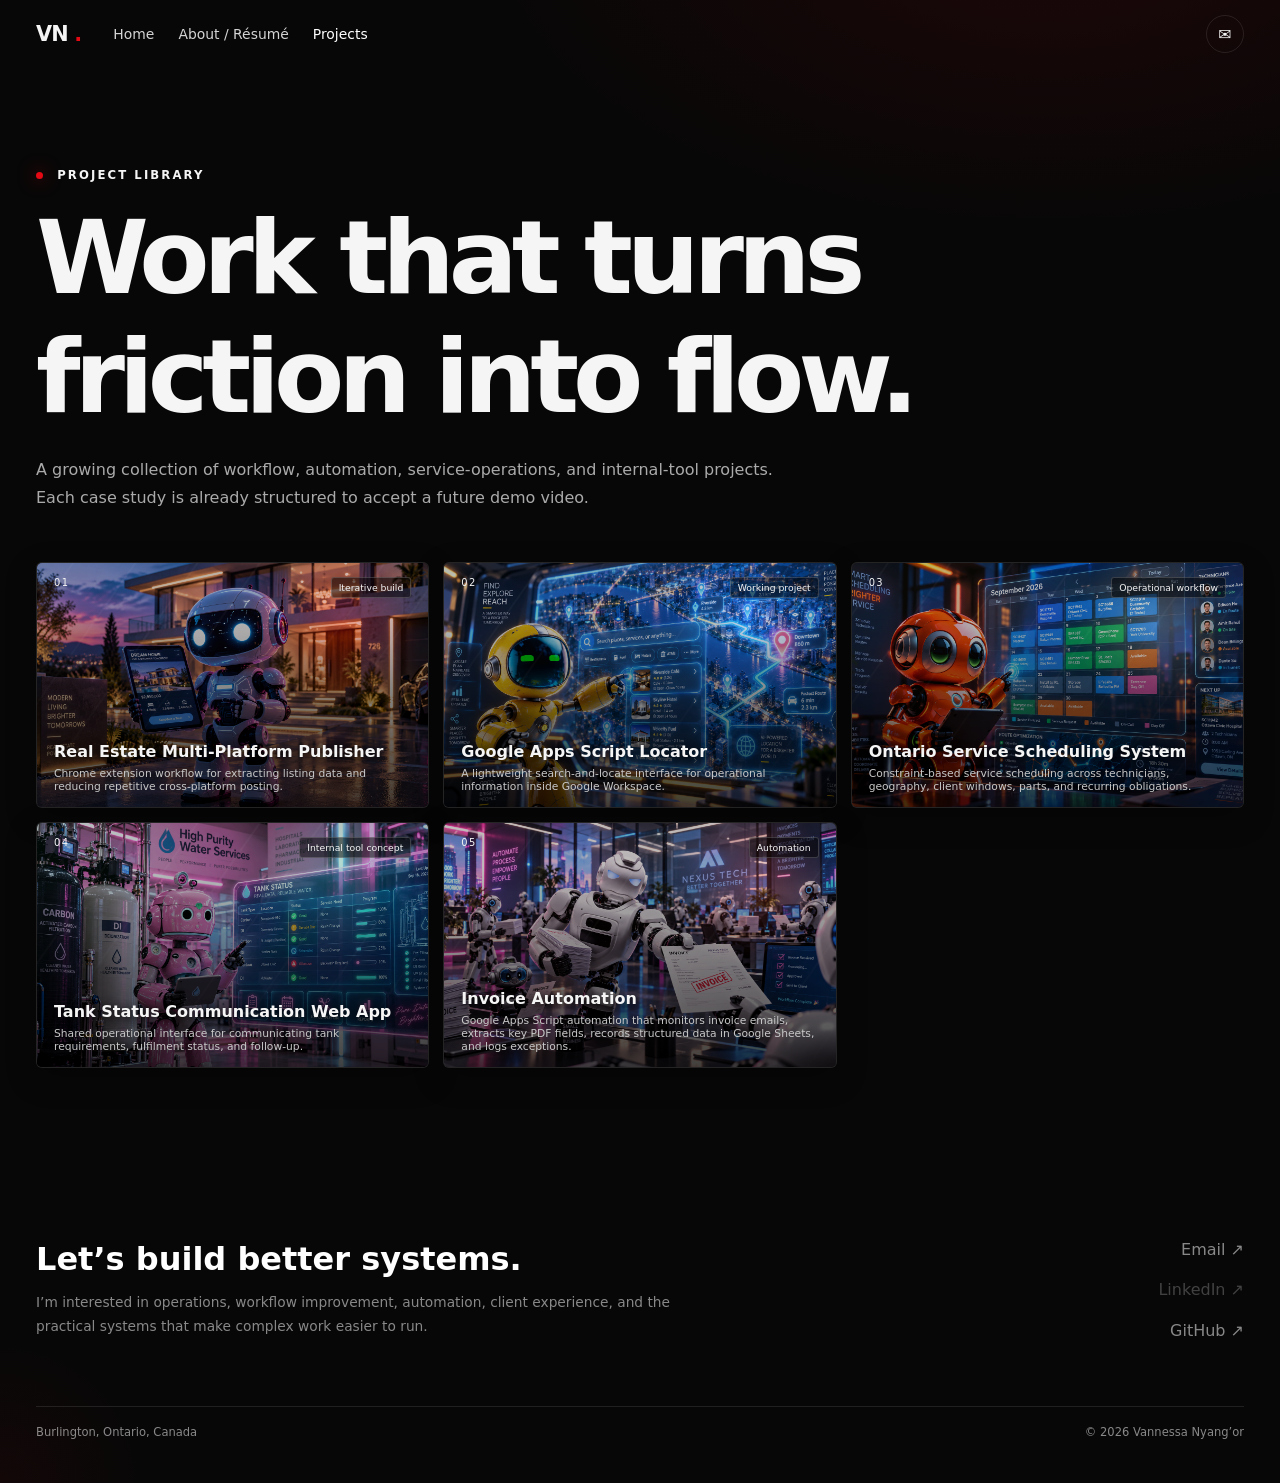
==== projects.html @ 79437a76 "Add files via upload" ====
<!DOCTYPE html>
<html lang="en">
 <head>
  <meta charset="utf-8">
  <meta content="width=device-width,initial-scale=1" name="viewport">
  <title>
   Projects | Vannessa Nyang&rsquo;or
  </title>
  <meta content="Vannessa Nyang&rsquo;or &mdash; operations, client experience, scheduling, workflow improvement, and automation." name="description">
  <meta content="Projects | Vannessa Nyang&rsquo;or" property="og:title">
  <meta content="Operations, systems, workflow improvement, and practical automation." property="og:description">
  <meta content="website" property="og:type">
  <meta content="#070707" name="theme-color">
  <link href="styles.css" rel="stylesheet">
 </head>
 <body>
  <div class="site">
   <nav class="nav">
    <div class="shell nav-inner">
     <a class="logo" href="index.html">
      VN
      <span>
       .
      </span>
     </a>
     <button aria-label="Open navigation" class="menu">
      ☰
     </button>
     <div class="nav-links">
      <a class="" href="index.html">
       Home
      </a>
      <a class="" href="about.html">
       About / R&eacute;sum&eacute;
      </a>
      <a class="active" href="projects.html">
       Projects
      </a>
     </div>
     <div class="spacer">
     </div>
     <a aria-label="Email" class="contact-dot" data-link="email" href="mailto:vannessa.nyangor@gmail.com">
      ✉
     </a>
    </div>
   </nav>
   <main class="projects-page">
    <div class="shell projects-title">
     <div class="kicker">
      <span class="dot">
      </span>
      Project Library
     </div>
     <h1>
      Work that turns
      <br>
      friction into flow.
     </h1>
     <p>
      A growing collection of workflow, automation, service-operations, and internal-tool projects. Each case study is already structured to accept a future demo video.
     </p>
    </div>
    <div class="shell catalog">
     <a class="tile reveal" data-project-key="realEstatePublisher" href="project-real-estate-publisher.html" style="--c1:#e50914;--c2:#241014">
      <div class="tile-card">
       <div class="tile-art">
       </div>
       <div class="tile-top">
        <span class="tile-code">
         01
        </span>
        <span class="tile-badge">
         Iterative build
        </span>
       </div>
       <div class="tile-info">
        <div class="tile-title">
         Real Estate Multi-Platform Publisher
        </div>
        <div class="tile-sub">
         Chrome extension workflow for extracting listing data and reducing repetitive cross-platform posting.
        </div>
       </div>
       <div class="tile-hover">
        <div class="tile-actions">
         <span class="circle">
          ▶
         </span>
         <span class="circle dark">
          ＋
         </span>
        </div>
        <div class="tile-desc">
         Chrome extension workflow for extracting listing data and reducing repetitive cross-platform posting.
        </div>
        <div class="tile-tags">
         <span>
          Chrome Extension
         </span>
         <span>
          Automation
         </span>
         <span>
          JavaScript
         </span>
        </div>
       </div>
      </div>
     </a>
     <a class="tile reveal" data-project-key="appsScriptLocator" href="project-apps-script-locator.html" style="--c1:#4285f4;--c2:#0d1c32">
      <div class="tile-card">
       <div class="tile-art">
       </div>
       <div class="tile-top">
        <span class="tile-code">
         02
        </span>
        <span class="tile-badge">
         Working project
        </span>
       </div>
       <div class="tile-info">
        <div class="tile-title">
         Google Apps Script Locator
        </div>
        <div class="tile-sub">
         A lightweight search-and-locate interface for operational information inside Google Workspace.
        </div>
       </div>
       <div class="tile-hover">
        <div class="tile-actions">
         <span class="circle">
          ▶
         </span>
         <span class="circle dark">
          ＋
         </span>
        </div>
        <div class="tile-desc">
         A lightweight search-and-locate interface for operational information inside Google Workspace.
        </div>
        <div class="tile-tags">
         <span>
          Apps Script
         </span>
         <span>
          Google Workspace
         </span>
         <span>
          Search
         </span>
        </div>
       </div>
      </div>
     </a>
     <a class="tile reveal" data-project-key="serviceScheduling" href="project-service-scheduling.html" style="--c1:#d7b06a;--c2:#2d2616">
      <div class="tile-card">
       <div class="tile-art">
       </div>
       <div class="tile-top">
        <span class="tile-code">
         03
        </span>
        <span class="tile-badge">
         Operational workflow
        </span>
       </div>
       <div class="tile-info">
        <div class="tile-title">
         Ontario Service Scheduling System
        </div>
        <div class="tile-sub">
         Constraint-based service scheduling across technicians, geography, client windows, parts, and recurring obligations.
        </div>
       </div>
       <div class="tile-hover">
        <div class="tile-actions">
         <span class="circle">
          ▶
         </span>
         <span class="circle dark">
          ＋
         </span>
        </div>
        <div class="tile-desc">
         Constraint-based service scheduling across technicians, geography, client windows, parts, and recurring obligations.
        </div>
        <div class="tile-tags">
         <span>
          Scheduling
         </span>
         <span>
          Zoho
         </span>
         <span>
          Google Sheets
         </span>
         <span>
          Operations
         </span>
        </div>
       </div>
      </div>
     </a>
     <a class="tile reveal" data-project-key="tankStatus" href="project-tank-status.html" style="--c1:#00a878;--c2:#0b2a21">
      <div class="tile-card">
       <div class="tile-art">
       </div>
       <div class="tile-top">
        <span class="tile-code">
         04
        </span>
        <span class="tile-badge">
         Internal tool concept
        </span>
       </div>
       <div class="tile-info">
        <div class="tile-title">
         Tank Status Communication Web App
        </div>
        <div class="tile-sub">
         Shared operational interface for communicating tank requirements, fulfilment status, and follow-up.
        </div>
       </div>
       <div class="tile-hover">
        <div class="tile-actions">
         <span class="circle">
          ▶
         </span>
         <span class="circle dark">
          ＋
         </span>
        </div>
        <div class="tile-desc">
         Shared operational interface for communicating tank requirements, fulfilment status, and follow-up.
        </div>
        <div class="tile-tags">
         <span>
          Apps Script
         </span>
         <span>
          Operations
         </span>
         <span>
          Shared Tool
         </span>
        </div>
       </div>
      </div>
     </a>
     <a class="tile reveal" data-project-key="invoiceAutomation" href="project-invoice-automation.html" style="--c1:#f04b3d;--c2:#2b1210">
      <div class="tile-card">
       <div class="tile-art">
       </div>
       <div class="tile-top">
        <span class="tile-code">
         05
        </span>
        <span class="tile-badge">
         Automation
        </span>
       </div>
       <div class="tile-info">
        <div class="tile-title">
         Invoice Automation
        </div>
        <div class="tile-sub">
         Google Apps Script automation that monitors invoice emails, extracts key PDF fields, records structured data in Google Sheets, and logs exceptions.
        </div>
       </div>
       <div class="tile-hover">
        <div class="tile-actions">
         <span class="circle">
          ▶
         </span>
         <span class="circle dark">
          ＋
         </span>
        </div>
        <div class="tile-desc">
         Google Apps Script automation that monitors invoice emails, extracts key PDF fields, records structured data in Google Sheets, and logs exceptions.
        </div>
        <div class="tile-tags">
         <span>
          Apps Script
         </span>
         <span>
          Gmail
         </span>
         <span>
          Google Sheets
         </span>
        </div>
       </div>
      </div>
     </a>
    </div>
   </main>
   <footer class="footer">
    <div class="shell">
     <div class="footer-grid">
      <div>
       <h2>
        Let&rsquo;s build better systems.
       </h2>
       <p>
        I&rsquo;m interested in operations, workflow improvement, automation, client experience, and the practical systems that make complex work easier to run.
       </p>
      </div>
      <div class="footer-links">
       <a data-link="email" href="mailto:vannessa.nyangor@gmail.com">
        Email &nearrow;
       </a>
       <a data-link="linkedin" href="#" title="Replace with your LinkedIn URL">
        LinkedIn &nearrow;
       </a>
       <a data-link="github" href="#" title="Replace with your GitHub URL">
        GitHub &nearrow;
       </a>
      </div>
     </div>
     <div class="footer-bottom">
      <span>
       Burlington, Ontario, Canada
      </span>
      <span>
       &copy;
       <span data-year>
       </span>
       Vannessa Nyang&rsquo;or
      </span>
     </div>
    </div>
   </footer>
  </div>
  <script src="site-config.js">
  </script>
  <script src="site.js">
  </script>
 </body>
</html>
---- styles.css ----
:root {
  --bg:#070707;
  --panel:#151515;
  --text:#f5f5f5;
  --muted:#aaa;
  --line:rgba(255,255,255,.1);
  --red:#e50914;
  --gold:#d8b26a;
  --shadow:0 24px 70px rgba(0,0,0,.56);
  --max:1480px
}

* {
  box-sizing:border-box
}

html {
  scroll-behavior:smooth;
  background:var(--bg)
}

body {
  margin:0;
  background:#070707;
  color:var(--text);
  font-family:Inter,ui-sans-serif,system-ui,-apple-system,BlinkMacSystemFont,"Segoe UI",sans-serif;
  -webkit-font-smoothing:antialiased;
  overflow-x:hidden
}

a {
  color:inherit;
  text-decoration:none
}

button {
  font:inherit
}

img,video,iframe {
  display:block;
  max-width:100%
}

.site {
  min-height:100vh;
  background:radial-gradient(900px 480px at 82% -5%,rgba(229,9,20,.1),transparent 65%),#070707
}

.shell {
  width:min(calc(100% - 72px),var(--max));
  margin:auto
}

.nav {
  position:fixed;
  inset:0 0 auto;
  z-index:100;
  height:68px;
  transition:.25s
}

.nav.scrolled {
  background:rgba(7,7,7,.95);
  box-shadow:0 10px 30px rgba(0,0,0,.3);
  backdrop-filter:blur(14px)
}

.nav-inner {
  height:100%;
  display:flex;
  align-items:center;
  gap:32px
}

.logo {
  font-weight:900;
  font-size:1.3rem;
  letter-spacing:-.04em
}

.logo span {
  color:var(--red)
}

.nav-links {
  display:flex;
  gap:24px;
  align-items:center;
  font-size:.87rem
}

.nav-links a {
  color:#d5d5d5
}

.nav-links a:hover,.nav-links a.active {
  color:#fff
}

.spacer {
  flex:1
}

.contact-dot {
  width:38px;
  height:38px;
  border-radius:50%;
  border:1px solid var(--line);
  display:grid;
  place-items:center
}

.contact-dot:hover {
  background:#fff;
  color:#000
}

.menu {
  display:none;
  background:none;
  border:0;
  color:#fff;
  font-size:1.35rem
}

.hero {
  min-height:88vh;
  display:flex;
  align-items:flex-end;
  padding:150px 0 96px;
  position:relative;
  isolation:isolate;
  overflow:hidden
}

.hero:before {
  content:"";
  position:absolute;
  inset:0;
  z-index:-3;
  background:linear-gradient(90deg,rgba(0,0,0,.96) 0,rgba(0,0,0,.7) 38%,rgba(0,0,0,.2) 68%,rgba(0,0,0,.7) 100%),linear-gradient(0deg,#070707 0,transparent 36%),radial-gradient(circle at 77% 35%,rgba(229,9,20,.28),transparent 18%),radial-gradient(circle at 80% 46%,rgba(216,178,106,.17),transparent 12%),linear-gradient(135deg,#111 10%,#292929 45%,#0a0a0a 76%)
}

.hero:after {
  content:"";
  position:absolute;
  inset:-12%;
  z-index:-2;
  opacity:.3;
  background:repeating-linear-gradient(118deg,transparent 0 42px,rgba(255,255,255,.025) 44px 45px,transparent 46px 86px);
  animation:drift 22s linear infinite
}

@keyframes drift {
  from {
    transform:translateX(-3%) rotate(-2deg)
  }

  to {
    transform:translateX(3%) translateY(2%) rotate(-2deg)
  }

}

.hero-content {
  max-width:820px
}

.kicker {
  font-size:.73rem;
  text-transform:uppercase;
  letter-spacing:.18em;
  font-weight:800;
  margin-bottom:16px
}

.dot {
  display:inline-block;
  width:7px;
  height:7px;
  border-radius:50%;
  background:var(--red);
  margin-right:8px;
  box-shadow:0 0 18px rgba(229,9,20,.8)
}

.hero h1 {
  font-size:clamp(3.8rem,8vw,8rem);
  line-height:.86;
  letter-spacing:-.065em;
  margin:0 0 26px
}

.accent {
  color:var(--gold)
}

.hero-sub {
  font-size:clamp(1.05rem,1.8vw,1.3rem);
  line-height:1.62;
  color:#ddd;
  max-width:760px
}

.hero-meta {
  display:flex;
  gap:14px;
  flex-wrap:wrap;
  margin:24px 0 30px;
  font-size:.84rem;
  color:#d0d0d0
}

.match {
  color:#46d369;
  font-weight:800
}

.actions {
  display:flex;
  gap:12px;
  flex-wrap:wrap
}

.btn {
  min-height:46px;
  padding:0 22px;
  border:0;
  border-radius:5px;
  font-weight:750;
  display:inline-flex;
  align-items:center;
  gap:10px;
  transition:.2s
}

.btn.primary {
  background:#fff;
  color:#050505
}

.btn.primary:hover {
  background:#d6d6d6
}

.btn.secondary {
  background:rgba(109,109,110,.55);
  color:#fff;
  backdrop-filter:blur(6px)
}

.btn.secondary:hover {
  background:rgba(109,109,110,.75)
}

.btn.outline {
  background:transparent;
  border:1px solid var(--line);
  color:#fff
}

.btn.outline:hover {
  border-color:#fff
}

.stats {
  display:grid;
  grid-template-columns:repeat(4,1fr);
  gap:1px;
  background:var(--line);
  border-block:1px solid var(--line)
}

.stat {
  background:#0b0b0b;
  padding:24px 30px
}

.stat b {
  display:block;
  margin-bottom:6px
}

.stat span {
  font-size:.77rem;
  color:var(--muted);
  line-height:1.45
}

.content {
  padding:20px 0 90px
}

.rail-section {
  margin:42px 0 52px
}

.rail-head {
  display:flex;
  align-items:end;
  justify-content:space-between;
  gap:20px;
  margin-bottom:10px
}

.rail-head h2 {
  font-size:1.45rem;
  margin:0
}

.rail-head p {
  font-size:.75rem;
  color:var(--muted);
  margin:0
}

.rail-wrap {
  position:relative
}

.rail {
  display:grid;
  grid-auto-flow:column;
  grid-auto-columns:minmax(270px,23.2%);
  gap:10px;
  overflow-x:auto;
  scrollbar-width:none;
  padding:16px 0 72px;
  scroll-snap-type:x proximity
}

.rail::-webkit-scrollbar {
  display:none
}

.rail-control {
  position:absolute;
  z-index:15;
  top:16px;
  bottom:72px;
  width:52px;
  border:0;
  color:#fff;
  font-size:2rem;
  background:linear-gradient(90deg,rgba(0,0,0,.82),rgba(0,0,0,.12));
  opacity:0;
  transition:.2s;
  cursor:pointer
}

.rail-wrap:hover .rail-control {
  opacity:1
}

.rail-control.left {
  left:0
}

.rail-control.right {
  right:0;
  transform:rotate(180deg)
}

.tile {
  position:relative;
  aspect-ratio:16/9;
  border-radius:6px;
  overflow:visible;
  scroll-snap-align:start;
  transition:transform .28s cubic-bezier(.2,.8,.2,1);
  z-index:1
}

.tile-card {
  position:absolute;
  inset:0;
  background:#181818;
  border-radius:6px;
  box-shadow:0 10px 30px rgba(0,0,0,.28);
  border:1px solid rgba(255,255,255,.05);
  overflow:hidden
}

.tile-art {
  position:absolute;
  inset:0;
  background:linear-gradient(180deg,transparent 28%,rgba(0,0,0,.88) 100%),radial-gradient(circle at 78% 25%,var(--c1),transparent 23%),linear-gradient(135deg,var(--c2),#090909 72%)
}

.tile-art:after {
  content:"";
  position:absolute;
  inset:0;
  opacity:.24;
  background:repeating-linear-gradient(125deg,transparent 0 28px,rgba(255,255,255,.045) 29px 30px,transparent 31px 51px)
}

.tile-top {
  position:absolute;
  left:17px;
  right:17px;
  top:14px;
  display:flex;
  justify-content:space-between;
  z-index:2
}

.tile-code {
  font-size:.62rem;
  letter-spacing:.14em;
  text-transform:uppercase
}

.tile-badge {
  font-size:.58rem;
  padding:4px 7px;
  border:1px solid rgba(255,255,255,.18);
  background:rgba(0,0,0,.5);
  border-radius:3px
}

.tile-info {
  position:absolute;
  left:17px;
  right:17px;
  bottom:14px;
  z-index:2
}

.tile-title {
  font-weight:800;
  font-size:1rem;
  line-height:1.18;
  margin-bottom:5px;
  text-shadow:0 2px 10px #000
}

.tile-sub {
  font-size:.67rem;
  color:#c8c8c8
}

.tile-hover {
  position:absolute;
  left:0;
  right:0;
  top:100%;
  background:#181818;
  border-radius:0 0 7px 7px;
  padding:14px 16px 17px;
  box-shadow:0 22px 42px rgba(0,0,0,.6);
  opacity:0;
  transform:translateY(-8px);
  pointer-events:none;
  transition:.25s;
  border-top:1px solid rgba(255,255,255,.06)
}

.tile-actions {
  display:flex;
  gap:8px;
  margin-bottom:10px
}

.circle {
  width:31px;
  height:31px;
  border-radius:50%;
  display:grid;
  place-items:center;
  background:#fff;
  color:#000;
  font-size:.82rem
}

.circle.dark {
  background:#222;
  color:#fff;
  border:1px solid rgba(255,255,255,.4)
}

.tile-desc {
  font-size:.68rem;
  line-height:1.5;
  color:#c8c8c8
}

.tile-tags {
  display:flex;
  gap:7px;
  flex-wrap:wrap;
  margin-top:9px;
  font-size:.61rem;
  color:#82d990
}

.tile:hover {
  transform:scale(1.12);
  z-index:20
}

.tile:hover .tile-card {
  overflow:visible;
  box-shadow:var(--shadow)
}

.tile:hover .tile-hover {
  opacity:1;
  transform:none;
  pointer-events:auto
}

.deep-section {
  margin-top:70px;
  padding:80px 0;
  background:radial-gradient(700px 340px at 22% 42%,rgba(216,178,106,.09),transparent 66%),#0b0b0b;
  border-block:1px solid var(--line)
}

.split {
  display:grid;
  grid-template-columns:1.05fr .95fr;
  gap:70px;
  align-items:center
}

.split h2 {
  font-size:clamp(2.8rem,5vw,5rem);
  line-height:.96;
  letter-spacing:-.05em;
  margin:0 0 24px
}

.split p {
  color:var(--muted);
  line-height:1.8;
  max-width:650px
}

.system-visual {
  position:relative;
  min-height:420px
}

.system-card {
  position:absolute;
  border:1px solid rgba(255,255,255,.12);
  background:rgba(26,26,26,.88);
  backdrop-filter:blur(12px);
  border-radius:16px;
  padding:22px;
  box-shadow:0 22px 70px rgba(0,0,0,.42)
}

.system-card.one {
  width:72%;
  left:4%;
  top:4%;
  animation:float 6s ease-in-out infinite
}

.system-card.two {
  width:70%;
  right:0;
  top:35%;
  animation:float 7s ease-in-out infinite .6s
}

.system-card.three {
  width:54%;
  left:13%;
  bottom:0;
  animation:float 8s ease-in-out infinite 1s
}

@keyframes float {
  0%,100% {
    transform:translateY(0)
  }

  50% {
    transform:translateY(-10px)
  }

}

.system-card b {
  display:block;
  margin-bottom:8px
}

.system-card span {
  font-size:.75rem;
  color:var(--muted);
  line-height:1.5
}

.footer {
  padding:72px 0 44px;
  color:#888
}

.footer-grid {
  display:grid;
  grid-template-columns:1fr auto;
  gap:40px
}

.footer h2 {
  font-size:2rem;
  color:#fff;
  margin:0 0 12px
}

.footer p {
  max-width:640px;
  line-height:1.7;
  font-size:.86rem
}

.footer-links {
  display:grid;
  gap:10px;
  justify-items:end
}

.footer-links a:hover {
  color:#fff
}

.footer-bottom {
  margin-top:54px;
  padding-top:18px;
  border-top:1px solid var(--line);
  display:flex;
  justify-content:space-between;
  font-size:.72rem
}

.page-hero {
  min-height:52vh;
  padding:140px 0 60px;
  display:flex;
  align-items:flex-end;
  background:linear-gradient(0deg,#070707 0,transparent 48%),radial-gradient(circle at 80% 24%,rgba(229,9,20,.2),transparent 20%),linear-gradient(135deg,#101010,#1c1c1c 48%,#0a0a0a)
}

.page-hero h1 {
  font-size:clamp(3.5rem,8vw,7rem);
  margin:8px 0 18px;
  letter-spacing:-.06em;
  line-height:.9
}

.page-hero p {
  max-width:790px;
  color:#d0d0d0;
  line-height:1.75
}

.resume-shell {
  display:grid;
  grid-template-columns:280px 1fr;
  gap:70px;
  padding:64px 0 100px
}

.resume-menu {
  position:sticky;
  top:100px;
  align-self:start
}

.profile {
  width:82px;
  height:82px;
  border-radius:50%;
  background:radial-gradient(circle at 34% 30%,rgba(216,178,106,.42),transparent 28%),linear-gradient(135deg,#252525,#0e0e0e);
  border:1px solid var(--line);
  margin-bottom:22px
}

.resume-menu h3 {
  margin:0 0 6px
}

.resume-menu p {
  font-size:.78rem;
  color:var(--muted);
  line-height:1.5
}

.resume-links {
  display:grid;
  gap:10px;
  margin:25px 0
}

.resume-links a {
  font-size:.8rem;
  color:var(--muted)
}

.resume-links a:hover {
  color:#fff
}

.resume-main {
  border-left:1px solid var(--line);
  padding-left:54px
}

.resume-section {
  padding-bottom:48px;
  margin-bottom:46px;
  border-bottom:1px solid var(--line)
}

.resume-section:last-child {
  border-bottom:0
}

.resume-section h2 {
  font-size:2rem;
  margin:0 0 28px
}

.job {
  margin-bottom:42px
}

.job-head {
  display:flex;
  justify-content:space-between;
  gap:28px
}

.job h3 {
  font-size:1.15rem;
  margin:0 0 6px
}

.role {
  color:var(--gold);
  font-weight:700;
  font-size:.86rem
}

.date {
  font-size:.75rem;
  color:var(--muted);
  white-space:nowrap
}

.job ul {
  margin:20px 0 0;
  padding-left:18px
}

.job li {
  color:#c4c4c4;
  line-height:1.75;
  margin-bottom:8px
}

.skills-grid {
  display:grid;
  grid-template-columns:1fr 1fr;
  gap:20px
}

.skill-box {
  background:#111;
  border:1px solid var(--line);
  padding:22px;
  border-radius:8px
}

.skill-box h3 {
  font-size:.88rem;
  margin:0 0 9px
}

.skill-box p {
  font-size:.78rem;
  line-height:1.65;
  color:var(--muted);
  margin:0
}

.projects-page {
  padding:108px 0 100px
}

.projects-title {
  padding:60px 0 34px
}

.projects-title h1 {
  font-size:clamp(3.7rem,8vw,7rem);
  letter-spacing:-.06em;
  margin:0 0 20px
}

.projects-title p {
  color:var(--muted);
  max-width:740px;
  line-height:1.75
}

.catalog {
  display:grid;
  grid-template-columns:repeat(3,1fr);
  gap:14px
}

.catalog .tile {
  aspect-ratio:16/10
}

.catalog .tile:hover {
  transform:translateY(-8px) scale(1.02)
}

.catalog .tile-hover {
  display:none
}

.case-hero {
  min-height:72vh;
  padding:150px 0 70px;
  display:flex;
  align-items:flex-end;
  position:relative;
  overflow:hidden;
  background:linear-gradient(0deg,#070707 0,rgba(7,7,7,.22) 48%,rgba(7,7,7,.45) 100%),radial-gradient(circle at 77% 25%,var(--case-accent),transparent 20%),linear-gradient(135deg,var(--case-dark),#080808 70%)
}

.case-hero:after {
  content:"";
  position:absolute;
  inset:0;
  opacity:.18;
  background:repeating-linear-gradient(125deg,transparent 0 35px,rgba(255,255,255,.05) 36px 37px,transparent 38px 64px)
}

.case-hero .shell {
  position:relative;
  z-index:2
}

.case-badge {
  display:inline-flex;
  padding:5px 9px;
  border:1px solid rgba(255,255,255,.2);
  background:rgba(0,0,0,.35);
  border-radius:3px;
  font-size:.65rem;
  letter-spacing:.12em;
  text-transform:uppercase
}

.case-hero h1 {
  font-size:clamp(3.7rem,7vw,7rem);
  line-height:.9;
  letter-spacing:-.06em;
  margin:18px 0 20px;
  max-width:1050px
}

.case-hero p {
  max-width:780px;
  line-height:1.7;
  color:#ddd
}

.case-meta {
  display:flex;
  gap:12px;
  flex-wrap:wrap;
  margin-top:25px;
  font-size:.72rem;
  color:#c9c9c9
}

.case-meta span+span:before {
  content:"•";
  margin-right:12px;
  color:#666
}

.case-content {
  display:grid;
  grid-template-columns:minmax(0,1fr) 310px;
  gap:72px;
  padding:68px 0 110px
}

.case-body h2 {
  font-size:2rem;
  margin:48px 0 16px
}

.case-body h2:first-child {
  margin-top:0
}

.case-body p,.case-body li {
  color:#c5c5c5;
  line-height:1.85
}

.case-body ul {
  padding-left:20px
}

.case-aside {
  border-left:1px solid var(--line);
  padding-left:30px
}

.case-aside dt {
  font-size:.65rem;
  letter-spacing:.12em;
  text-transform:uppercase;
  color:var(--gold);
  margin-top:22px
}

.case-aside dd {
  margin:7px 0 0;
  color:#c6c6c6;
  line-height:1.55;
  font-size:.8rem
}

.media {
  aspect-ratio:16/9;
  background:radial-gradient(circle at 50% 45%,rgba(229,9,20,.14),transparent 30%),#111;
  border:1px solid var(--line);
  border-radius:10px;
  overflow:hidden;
  margin:42px 0;
  display:grid;
  place-items:center;
  box-shadow:0 18px 60px rgba(0,0,0,.34)
}

.media-placeholder {
  text-align:center;
  max-width:470px;
  padding:30px
}

.play {
  width:60px;
  height:60px;
  border-radius:50%;
  background:#fff;
  color:#000;
  display:grid;
  place-items:center;
  margin:0 auto 18px
}

.media-placeholder b {
  display:block;
  margin-bottom:7px
}

.media-placeholder span {
  font-size:.76rem;
  color:var(--muted);
  line-height:1.55
}

.media iframe,.media video {
  width:100%;
  height:100%;
  border:0;
  object-fit:cover
}

.reveal {
  opacity:0;
  transform:translateY(18px);
  transition:opacity .7s ease,transform .7s ease
}

.reveal.visible {
  opacity:1;
  transform:none
}

.cursor-glow {
  position:fixed;
  width:320px;
  height:320px;
  border-radius:50%;
  pointer-events:none;
  z-index:0;
  background:radial-gradient(circle,rgba(229,9,20,.055),transparent 67%);
  transform:translate(-50%,-50%);
  mix-blend-mode:screen
}

@media(max-width:1000px) {
  .catalog {
    grid-template-columns:1fr 1fr
  }

  .rail {
    grid-auto-columns:minmax(260px,40%)
  }

}

@media(max-width:900px) {
  .split,.resume-shell,.case-content {
    grid-template-columns:1fr
  }

  .resume-menu {
    position:static
  }

  .resume-main {
    border-left:0;
    padding-left:0
  }

  .case-aside {
    border-left:0;
    border-top:1px solid var(--line);
    padding:20px 0 0
  }

}

@media(max-width:850px) {
  .stats {
    grid-template-columns:1fr 1fr
  }

  .nav-links {
    display:none;
    position:absolute;
    top:68px;
    left:14px;
    right:14px;
    background:#111;
    border:1px solid var(--line);
    padding:18px;
    border-radius:10px;
    flex-direction:column;
    align-items:flex-start
  }

  .nav-links.open {
    display:flex
  }

  .menu {
    display:block
  }

  .system-visual {
    min-height:360px
  }

}

@media(max-width:650px) {
  .shell {
    width:min(calc(100% - 28px),var(--max))
  }

  .rail {
    grid-auto-columns:minmax(250px,78%);
    padding-bottom:28px
  }

  .rail-control {
    display:none
  }

  .tile:hover {
    transform:none
  }

  .tile-hover {
    display:none
  }

  .catalog {
    grid-template-columns:1fr
  }

  .skills-grid {
    grid-template-columns:1fr
  }

  .job-head {
    display:block
  }

  .date {
    display:block;
    margin-top:8px
  }

  .footer-grid {
    grid-template-columns:1fr
  }

  .footer-links {
    justify-items:start
  }

  .footer-bottom {
    display:block
  }

  .footer-bottom span {
    display:block;
    margin-top:8px
  }

}

@media(max-width:520px) {
  .stats {
    grid-template-columns:1fr
  }

}

@media(pointer:coarse) {
  .cursor-glow {
    display:none
  }

}

/* ---------------------------------------------------------
   EASY MEDIA SYSTEM
   Project imagery is optional. If the expected PNG does not
   exist, the original gradient artwork remains unchanged.
   --------------------------------------------------------- */
.profile-shell {
  position: relative;
  width: 128px;
  height: 128px;
  margin-bottom: 22px;
  border-radius: 50%;
  overflow: hidden;
  border: 1px solid rgba(255,255,255,.16);
  box-shadow: 0 18px 45px rgba(0,0,0,.45);
  background: radial-gradient(circle at 34% 30%,rgba(216,178,106,.42),transparent 28%),linear-gradient(135deg,#252525,#0e0e0e);
}

.profile-shell .profile {
  position: absolute;
  inset: 0;
  width: 100%;
  height: 100%;
  margin: 0;
  border: 0;
  border-radius: 50%;
  object-fit: cover;
  object-position: center;
  opacity: 0;
  transition: opacity .25s ease;
}

.profile-shell.has-profile-image .profile {
  opacity: 1;
}

.profile-fallback {
  position: absolute;
  inset: 0;
  display: grid;
  place-items: center;
  font-size: 1.25rem;
  font-weight: 900;
  letter-spacing: .05em;
  color: #f5f5f5;
}

.profile-shell.has-profile-image .profile-fallback {
  opacity: 0;
}

.tile-art::before {
  content: "";
  position: absolute;
  inset: 0;
  z-index: 0;
  background-image: var(--project-image);
  background-size: cover;
  background-position: center;
  opacity: 0;
  transform: scale(1.02);
  transition: opacity .3s ease, transform .35s ease;
}

.tile.has-project-image .tile-art::before {
  opacity: .72;
}

.tile.has-project-image:hover .tile-art::before {
  transform: scale(1.06);
}

.tile.has-project-image .tile-art::after {
  z-index: 1;
  opacity: .72;
  background: linear-gradient(180deg,transparent 18%,rgba(0,0,0,.88) 100%),repeating-linear-gradient(125deg,transparent 0 28px,rgba(255,255,255,.045) 29px 30px,transparent 31px 51px);
}

.case-hero.has-project-image {
  background-image: linear-gradient(0deg,#070707 0,rgba(7,7,7,.18) 52%,rgba(7,7,7,.45) 100%),linear-gradient(90deg,rgba(7,7,7,.84) 0,rgba(7,7,7,.38) 55%,rgba(7,7,7,.3) 100%),var(--project-image);
  background-size: cover;
  background-position: center;
}

.workflow-steps {
  display: grid;
  grid-template-columns: repeat(2,minmax(0,1fr));
  gap: 14px;
  margin: 24px 0 12px;
}

.workflow-step {
  min-height: 175px;
  padding: 22px;
  border: 1px solid var(--line);
  border-radius: 10px;
  background: linear-gradient(145deg,rgba(255,255,255,.045),rgba(255,255,255,.012));
}

.workflow-step .step-number {
  display: block;
  margin-bottom: 18px;
  color: var(--gold);
  font-size: .65rem;
  font-weight: 800;
  letter-spacing: .14em;
  text-transform: uppercase;
}

.workflow-step h3 {
  margin: 0 0 10px;
  font-size: 1rem;
}

.workflow-step p {
  margin: 0;
  font-size: .82rem;
  line-height: 1.7;
}

.media-note {
  margin-top: -28px;
  margin-bottom: 38px;
  color: #777;
  font-size: .68rem;
  line-height: 1.5;
}

[data-link="linkedin"][aria-disabled="true"] {
  opacity: .45;
  cursor: default;
}

@media(max-width:700px) {
  .workflow-steps {
    grid-template-columns: 1fr;
  }

}
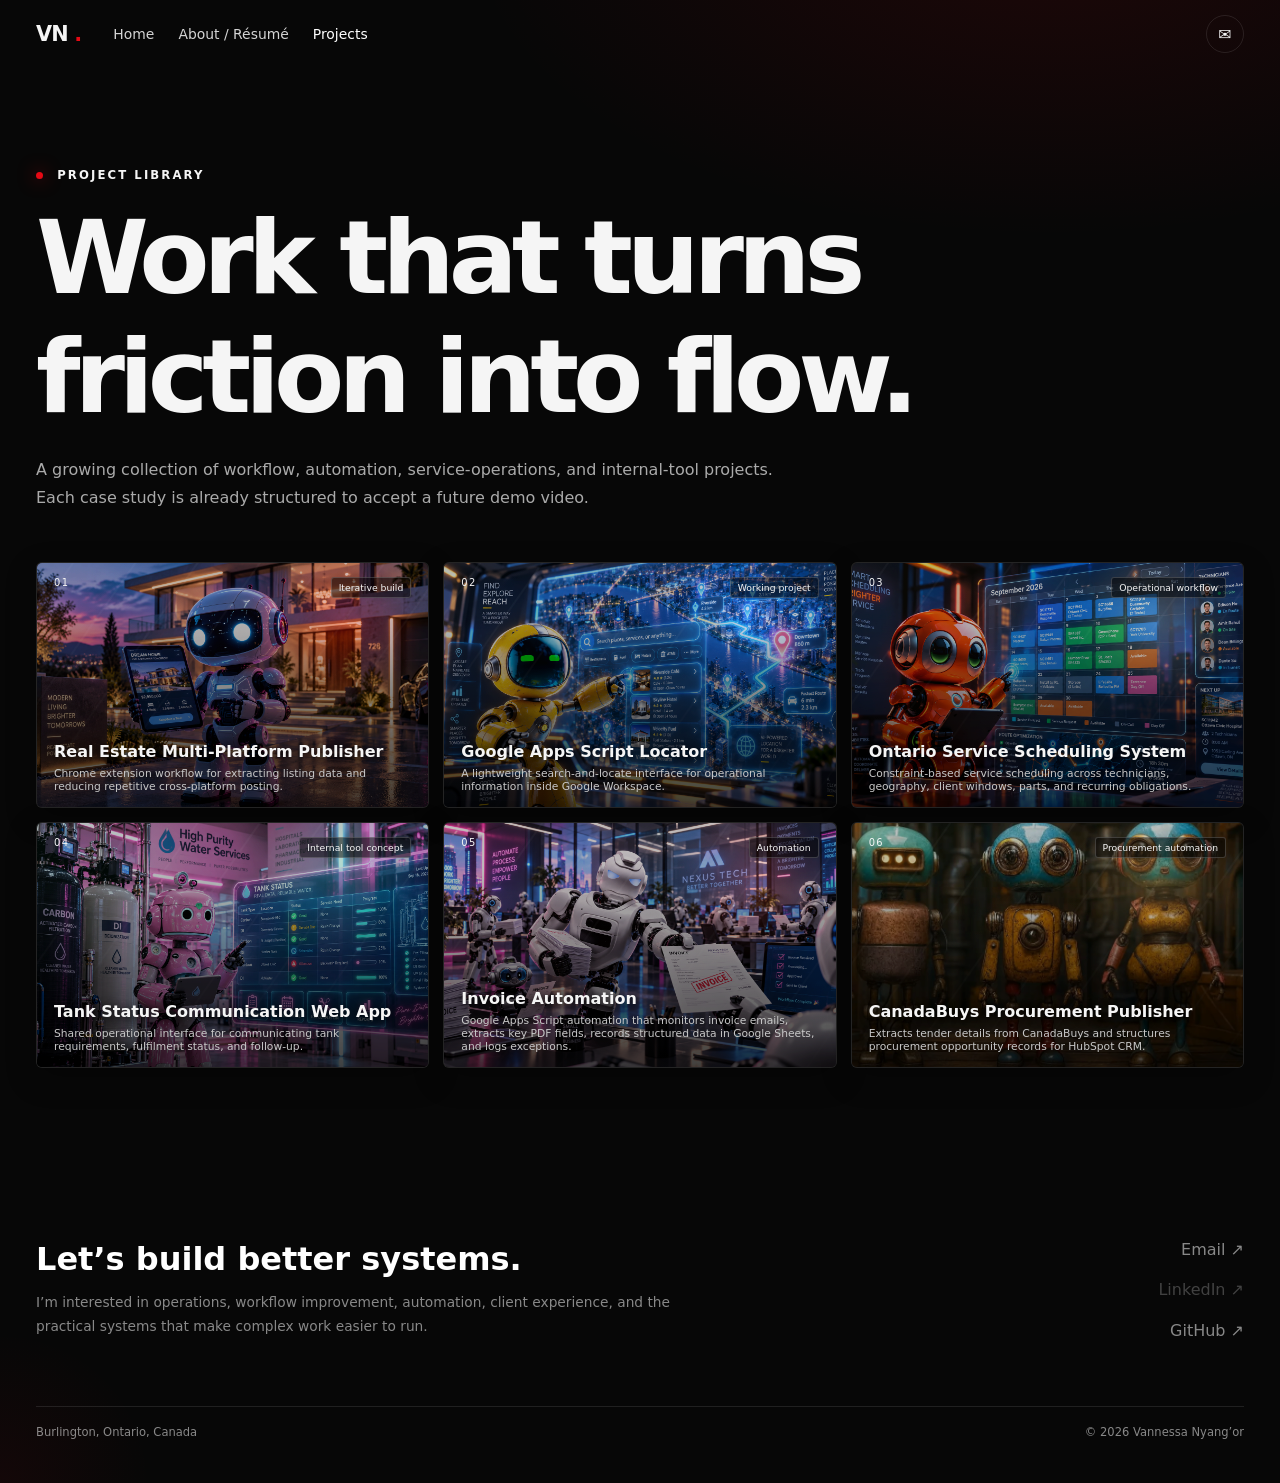
==== commit 3bf8db6d: "Add files via upload" ====
--- a/projects.html
+++ b/projects.html
@@ -1,341 +1,371 @@
 <!DOCTYPE html>
+
 <html lang="en">
- <head>
-  <meta charset="utf-8">
-  <meta content="width=device-width,initial-scale=1" name="viewport">
-  <title>
-   Projects | Vannessa Nyang&rsquo;or
+<head>
+<meta charset="utf-8"/>
+<meta content="width=device-width,initial-scale=1" name="viewport"/>
+<title>
+   Projects | Vannessa Nyang’or
   </title>
-  <meta content="Vannessa Nyang&rsquo;or &mdash; operations, client experience, scheduling, workflow improvement, and automation." name="description">
-  <meta content="Projects | Vannessa Nyang&rsquo;or" property="og:title">
-  <meta content="Operations, systems, workflow improvement, and practical automation." property="og:description">
-  <meta content="website" property="og:type">
-  <meta content="#070707" name="theme-color">
-  <link href="styles.css" rel="stylesheet">
- </head>
- <body>
-  <div class="site">
-   <nav class="nav">
-    <div class="shell nav-inner">
-     <a class="logo" href="index.html">
+<meta content="Vannessa Nyang’or — operations, client experience, scheduling, workflow improvement, and automation." name="description"/>
+<meta content="Projects | Vannessa Nyang’or" property="og:title"/>
+<meta content="Operations, systems, workflow improvement, and practical automation." property="og:description"/>
+<meta content="website" property="og:type"/>
+<meta content="#070707" name="theme-color"/>
+<link href="styles.css" rel="stylesheet"/>
+</head>
+<body>
+<div class="site">
+<nav class="nav">
+<div class="shell nav-inner">
+<a class="logo" href="index.html">
       VN
       <span>
        .
       </span>
-     </a>
-     <button aria-label="Open navigation" class="menu">
+</a>
+<button aria-label="Open navigation" class="menu">
       ☰
      </button>
-     <div class="nav-links">
-      <a class="" href="index.html">
+<div class="nav-links">
+<a class="" href="index.html">
        Home
       </a>
-      <a class="" href="about.html">
-       About / R&eacute;sum&eacute;
+<a class="" href="about.html">
+       About / Résumé
       </a>
-      <a class="active" href="projects.html">
+<a class="active" href="projects.html">
        Projects
       </a>
-     </div>
-     <div class="spacer">
-     </div>
-     <a aria-label="Email" class="contact-dot" data-link="email" href="mailto:vannessa.nyangor@gmail.com">
+</div>
+<div class="spacer">
+</div>
+<a aria-label="Email" class="contact-dot" data-link="email" href="mailto:vannessa.nyangor@gmail.com">
       ✉
      </a>
-    </div>
-   </nav>
-   <main class="projects-page">
-    <div class="shell projects-title">
-     <div class="kicker">
-      <span class="dot">
-      </span>
+</div>
+</nav>
+<main class="projects-page">
+<div class="shell projects-title">
+<div class="kicker">
+<span class="dot">
+</span>
       Project Library
      </div>
-     <h1>
+<h1>
       Work that turns
-      <br>
+      <br/>
       friction into flow.
      </h1>
-     <p>
+<p>
       A growing collection of workflow, automation, service-operations, and internal-tool projects. Each case study is already structured to accept a future demo video.
      </p>
-    </div>
-    <div class="shell catalog">
-     <a class="tile reveal" data-project-key="realEstatePublisher" href="project-real-estate-publisher.html" style="--c1:#e50914;--c2:#241014">
-      <div class="tile-card">
-       <div class="tile-art">
-       </div>
-       <div class="tile-top">
-        <span class="tile-code">
+</div>
+<div class="shell catalog">
+<a class="tile reveal" data-project-key="realEstatePublisher" href="project-real-estate-publisher.html" style="--c1:#e50914;--c2:#241014">
+<div class="tile-card">
+<div class="tile-art">
+</div>
+<div class="tile-top">
+<span class="tile-code">
          01
         </span>
-        <span class="tile-badge">
+<span class="tile-badge">
          Iterative build
         </span>
-       </div>
-       <div class="tile-info">
-        <div class="tile-title">
+</div>
+<div class="tile-info">
+<div class="tile-title">
          Real Estate Multi-Platform Publisher
         </div>
-        <div class="tile-sub">
+<div class="tile-sub">
          Chrome extension workflow for extracting listing data and reducing repetitive cross-platform posting.
         </div>
-       </div>
-       <div class="tile-hover">
-        <div class="tile-actions">
-         <span class="circle">
-          ▶
-         </span>
-         <span class="circle dark">
-          ＋
-         </span>
-        </div>
-        <div class="tile-desc">
+</div>
+<div class="tile-hover">
+<div class="tile-actions">
+<span class="circle">
+          ▶
+         </span>
+<span class="circle dark">
+          ＋
+         </span>
+</div>
+<div class="tile-desc">
          Chrome extension workflow for extracting listing data and reducing repetitive cross-platform posting.
         </div>
-        <div class="tile-tags">
-         <span>
+<div class="tile-tags">
+<span>
           Chrome Extension
          </span>
-         <span>
+<span>
           Automation
          </span>
-         <span>
+<span>
           JavaScript
          </span>
-        </div>
-       </div>
-      </div>
-     </a>
-     <a class="tile reveal" data-project-key="appsScriptLocator" href="project-apps-script-locator.html" style="--c1:#4285f4;--c2:#0d1c32">
-      <div class="tile-card">
-       <div class="tile-art">
-       </div>
-       <div class="tile-top">
-        <span class="tile-code">
+</div>
+</div>
+</div>
+</a>
+<a class="tile reveal" data-project-key="appsScriptLocator" href="project-apps-script-locator.html" style="--c1:#4285f4;--c2:#0d1c32">
+<div class="tile-card">
+<div class="tile-art">
+</div>
+<div class="tile-top">
+<span class="tile-code">
          02
         </span>
-        <span class="tile-badge">
+<span class="tile-badge">
          Working project
         </span>
-       </div>
-       <div class="tile-info">
-        <div class="tile-title">
+</div>
+<div class="tile-info">
+<div class="tile-title">
          Google Apps Script Locator
         </div>
-        <div class="tile-sub">
+<div class="tile-sub">
          A lightweight search-and-locate interface for operational information inside Google Workspace.
         </div>
-       </div>
-       <div class="tile-hover">
-        <div class="tile-actions">
-         <span class="circle">
-          ▶
-         </span>
-         <span class="circle dark">
-          ＋
-         </span>
-        </div>
-        <div class="tile-desc">
+</div>
+<div class="tile-hover">
+<div class="tile-actions">
+<span class="circle">
+          ▶
+         </span>
+<span class="circle dark">
+          ＋
+         </span>
+</div>
+<div class="tile-desc">
          A lightweight search-and-locate interface for operational information inside Google Workspace.
         </div>
-        <div class="tile-tags">
-         <span>
+<div class="tile-tags">
+<span>
           Apps Script
          </span>
-         <span>
+<span>
           Google Workspace
          </span>
-         <span>
+<span>
           Search
          </span>
-        </div>
-       </div>
-      </div>
-     </a>
-     <a class="tile reveal" data-project-key="serviceScheduling" href="project-service-scheduling.html" style="--c1:#d7b06a;--c2:#2d2616">
-      <div class="tile-card">
-       <div class="tile-art">
-       </div>
-       <div class="tile-top">
-        <span class="tile-code">
+</div>
+</div>
+</div>
+</a>
+<a class="tile reveal" data-project-key="serviceScheduling" href="project-service-scheduling.html" style="--c1:#d7b06a;--c2:#2d2616">
+<div class="tile-card">
+<div class="tile-art">
+</div>
+<div class="tile-top">
+<span class="tile-code">
          03
         </span>
-        <span class="tile-badge">
+<span class="tile-badge">
          Operational workflow
         </span>
-       </div>
-       <div class="tile-info">
-        <div class="tile-title">
+</div>
+<div class="tile-info">
+<div class="tile-title">
          Ontario Service Scheduling System
         </div>
-        <div class="tile-sub">
+<div class="tile-sub">
          Constraint-based service scheduling across technicians, geography, client windows, parts, and recurring obligations.
         </div>
-       </div>
-       <div class="tile-hover">
-        <div class="tile-actions">
-         <span class="circle">
-          ▶
-         </span>
-         <span class="circle dark">
-          ＋
-         </span>
-        </div>
-        <div class="tile-desc">
+</div>
+<div class="tile-hover">
+<div class="tile-actions">
+<span class="circle">
+          ▶
+         </span>
+<span class="circle dark">
+          ＋
+         </span>
+</div>
+<div class="tile-desc">
          Constraint-based service scheduling across technicians, geography, client windows, parts, and recurring obligations.
         </div>
-        <div class="tile-tags">
-         <span>
+<div class="tile-tags">
+<span>
           Scheduling
          </span>
-         <span>
+<span>
           Zoho
          </span>
-         <span>
+<span>
           Google Sheets
          </span>
-         <span>
+<span>
           Operations
          </span>
-        </div>
-       </div>
-      </div>
-     </a>
-     <a class="tile reveal" data-project-key="tankStatus" href="project-tank-status.html" style="--c1:#00a878;--c2:#0b2a21">
-      <div class="tile-card">
-       <div class="tile-art">
-       </div>
-       <div class="tile-top">
-        <span class="tile-code">
+</div>
+</div>
+</div>
+</a>
+<a class="tile reveal" data-project-key="tankStatus" href="project-tank-status.html" style="--c1:#00a878;--c2:#0b2a21">
+<div class="tile-card">
+<div class="tile-art">
+</div>
+<div class="tile-top">
+<span class="tile-code">
          04
         </span>
-        <span class="tile-badge">
+<span class="tile-badge">
          Internal tool concept
         </span>
-       </div>
-       <div class="tile-info">
-        <div class="tile-title">
+</div>
+<div class="tile-info">
+<div class="tile-title">
          Tank Status Communication Web App
         </div>
-        <div class="tile-sub">
+<div class="tile-sub">
          Shared operational interface for communicating tank requirements, fulfilment status, and follow-up.
         </div>
-       </div>
-       <div class="tile-hover">
-        <div class="tile-actions">
-         <span class="circle">
-          ▶
-         </span>
-         <span class="circle dark">
-          ＋
-         </span>
-        </div>
-        <div class="tile-desc">
+</div>
+<div class="tile-hover">
+<div class="tile-actions">
+<span class="circle">
+          ▶
+         </span>
+<span class="circle dark">
+          ＋
+         </span>
+</div>
+<div class="tile-desc">
          Shared operational interface for communicating tank requirements, fulfilment status, and follow-up.
         </div>
-        <div class="tile-tags">
-         <span>
+<div class="tile-tags">
+<span>
           Apps Script
          </span>
-         <span>
+<span>
           Operations
          </span>
-         <span>
+<span>
           Shared Tool
          </span>
-        </div>
-       </div>
-      </div>
-     </a>
-     <a class="tile reveal" data-project-key="invoiceAutomation" href="project-invoice-automation.html" style="--c1:#f04b3d;--c2:#2b1210">
-      <div class="tile-card">
-       <div class="tile-art">
-       </div>
-       <div class="tile-top">
-        <span class="tile-code">
+</div>
+</div>
+</div>
+</a>
+<a class="tile reveal" data-project-key="invoiceAutomation" href="project-invoice-automation.html" style="--c1:#f04b3d;--c2:#2b1210">
+<div class="tile-card">
+<div class="tile-art">
+</div>
+<div class="tile-top">
+<span class="tile-code">
          05
         </span>
-        <span class="tile-badge">
+<span class="tile-badge">
          Automation
         </span>
-       </div>
-       <div class="tile-info">
-        <div class="tile-title">
+</div>
+<div class="tile-info">
+<div class="tile-title">
          Invoice Automation
         </div>
-        <div class="tile-sub">
+<div class="tile-sub">
          Google Apps Script automation that monitors invoice emails, extracts key PDF fields, records structured data in Google Sheets, and logs exceptions.
         </div>
-       </div>
-       <div class="tile-hover">
-        <div class="tile-actions">
-         <span class="circle">
-          ▶
-         </span>
-         <span class="circle dark">
-          ＋
-         </span>
-        </div>
-        <div class="tile-desc">
+</div>
+<div class="tile-hover">
+<div class="tile-actions">
+<span class="circle">
+          ▶
+         </span>
+<span class="circle dark">
+          ＋
+         </span>
+</div>
+<div class="tile-desc">
          Google Apps Script automation that monitors invoice emails, extracts key PDF fields, records structured data in Google Sheets, and logs exceptions.
         </div>
-        <div class="tile-tags">
-         <span>
+<div class="tile-tags">
+<span>
           Apps Script
          </span>
-         <span>
+<span>
           Gmail
          </span>
-         <span>
+<span>
           Google Sheets
          </span>
-        </div>
-       </div>
-      </div>
-     </a>
-    </div>
-   </main>
-   <footer class="footer">
-    <div class="shell">
-     <div class="footer-grid">
-      <div>
-       <h2>
-        Let&rsquo;s build better systems.
+</div>
+</div>
+</div>
+</a><a class="tile reveal" data-project-key="canadaBuysPublisher" href="project-canada-buys-publisher.html" style="--c1:#d8b26a;--c2:#1d251c">
+<div class="tile-card">
+<div class="tile-art">
+</div>
+<div class="tile-top">
+<span class="tile-code">06</span>
+<span class="tile-badge">Procurement automation</span>
+</div>
+<div class="tile-info">
+<div class="tile-title">CanadaBuys Procurement Publisher</div>
+<div class="tile-sub">Extracts tender details from CanadaBuys and structures procurement opportunity records for HubSpot CRM.</div>
+</div>
+<div class="tile-hover">
+<div class="tile-actions">
+<span class="circle">
+          ▶
+         </span>
+<span class="circle dark">
+          ＋
+         </span>
+</div>
+<div class="tile-desc">Extracts tender details from CanadaBuys and structures procurement opportunity records for HubSpot CRM.</div>
+<div class="tile-tags">
+
+
+
+<span>Chrome Extension</span><span>CanadaBuys</span><span>HubSpot CRM</span></div>
+</div>
+</div>
+</a>
+</div>
+</main>
+<footer class="footer">
+<div class="shell">
+<div class="footer-grid">
+<div>
+<h2>
+        Let’s build better systems.
        </h2>
-       <p>
-        I&rsquo;m interested in operations, workflow improvement, automation, client experience, and the practical systems that make complex work easier to run.
+<p>
+        I’m interested in operations, workflow improvement, automation, client experience, and the practical systems that make complex work easier to run.
        </p>
-      </div>
-      <div class="footer-links">
-       <a data-link="email" href="mailto:vannessa.nyangor@gmail.com">
-        Email &nearrow;
+</div>
+<div class="footer-links">
+<a data-link="email" href="mailto:vannessa.nyangor@gmail.com">
+        Email ↗
        </a>
-       <a data-link="linkedin" href="#" title="Replace with your LinkedIn URL">
-        LinkedIn &nearrow;
+<a data-link="linkedin" href="#" title="Replace with your LinkedIn URL">
+        LinkedIn ↗
        </a>
-       <a data-link="github" href="#" title="Replace with your GitHub URL">
-        GitHub &nearrow;
+<a data-link="github" href="#" title="Replace with your GitHub URL">
+        GitHub ↗
        </a>
-      </div>
-     </div>
-     <div class="footer-bottom">
-      <span>
+</div>
+</div>
+<div class="footer-bottom">
+<span>
        Burlington, Ontario, Canada
       </span>
-      <span>
-       &copy;
-       <span data-year>
-       </span>
-       Vannessa Nyang&rsquo;or
+<span>
+       ©
+       <span data-year="">
+</span>
+       Vannessa Nyang’or
       </span>
-     </div>
-    </div>
-   </footer>
-  </div>
-  <script src="site-config.js">
-  </script>
-  <script src="site.js">
-  </script>
- </body>
+</div>
+</div>
+</footer>
+</div>
+<script src="site-config.js">
+</script>
+<script src="site.js">
+</script>
+</body>
 </html>
--- a/styles.css
+++ b/styles.css
@@ -322,12 +322,12 @@
 .rail {
   display:grid;
   grid-auto-flow:column;
-  grid-auto-columns:minmax(270px,23.2%);
-  gap:10px;
+  grid-auto-columns:minmax(620px,46%);
+  gap:22px;
   overflow-x:auto;
   scrollbar-width:none;
-  padding:16px 0 72px;
-  scroll-snap-type:x proximity
+  padding:20px 0 90px;
+  scroll-snap-type:x mandatory
 }
 
 .rail::-webkit-scrollbar {
@@ -336,17 +336,21 @@
 
 .rail-control {
   position:absolute;
-  z-index:15;
-  top:16px;
-  bottom:72px;
-  width:52px;
+  z-index:9999;
+  top:20px;
+  bottom:90px;
+  width:88px;
   border:0;
   color:#fff;
-  font-size:2rem;
-  background:linear-gradient(90deg,rgba(0,0,0,.82),rgba(0,0,0,.12));
-  opacity:0;
+  font-size:3.5rem;
+  font-weight:700;
+  background:linear-gradient(90deg,rgba(0,0,0,.96),rgba(0,0,0,.14));
+  opacity:1;
   transition:.2s;
-  cursor:pointer
+  cursor:pointer;
+  pointer-events:auto;
+  text-shadow:0 3px 12px rgba(0,0,0,.95);
+  transform:translateZ(0)
 }
 
 .rail-wrap:hover .rail-control {
@@ -496,7 +500,7 @@
 }
 
 .tile:hover {
-  transform:scale(1.12);
+  transform:scale(1.035);
   z-index:20
 }
 
@@ -1011,7 +1015,7 @@
   }
 
   .rail {
-    grid-auto-columns:minmax(260px,40%)
+    grid-auto-columns:minmax(480px,68%)
   }
 
 }
@@ -1077,7 +1081,7 @@
   }
 
   .rail {
-    grid-auto-columns:minmax(250px,78%);
+    grid-auto-columns:92%;
     padding-bottom:28px
   }
 
